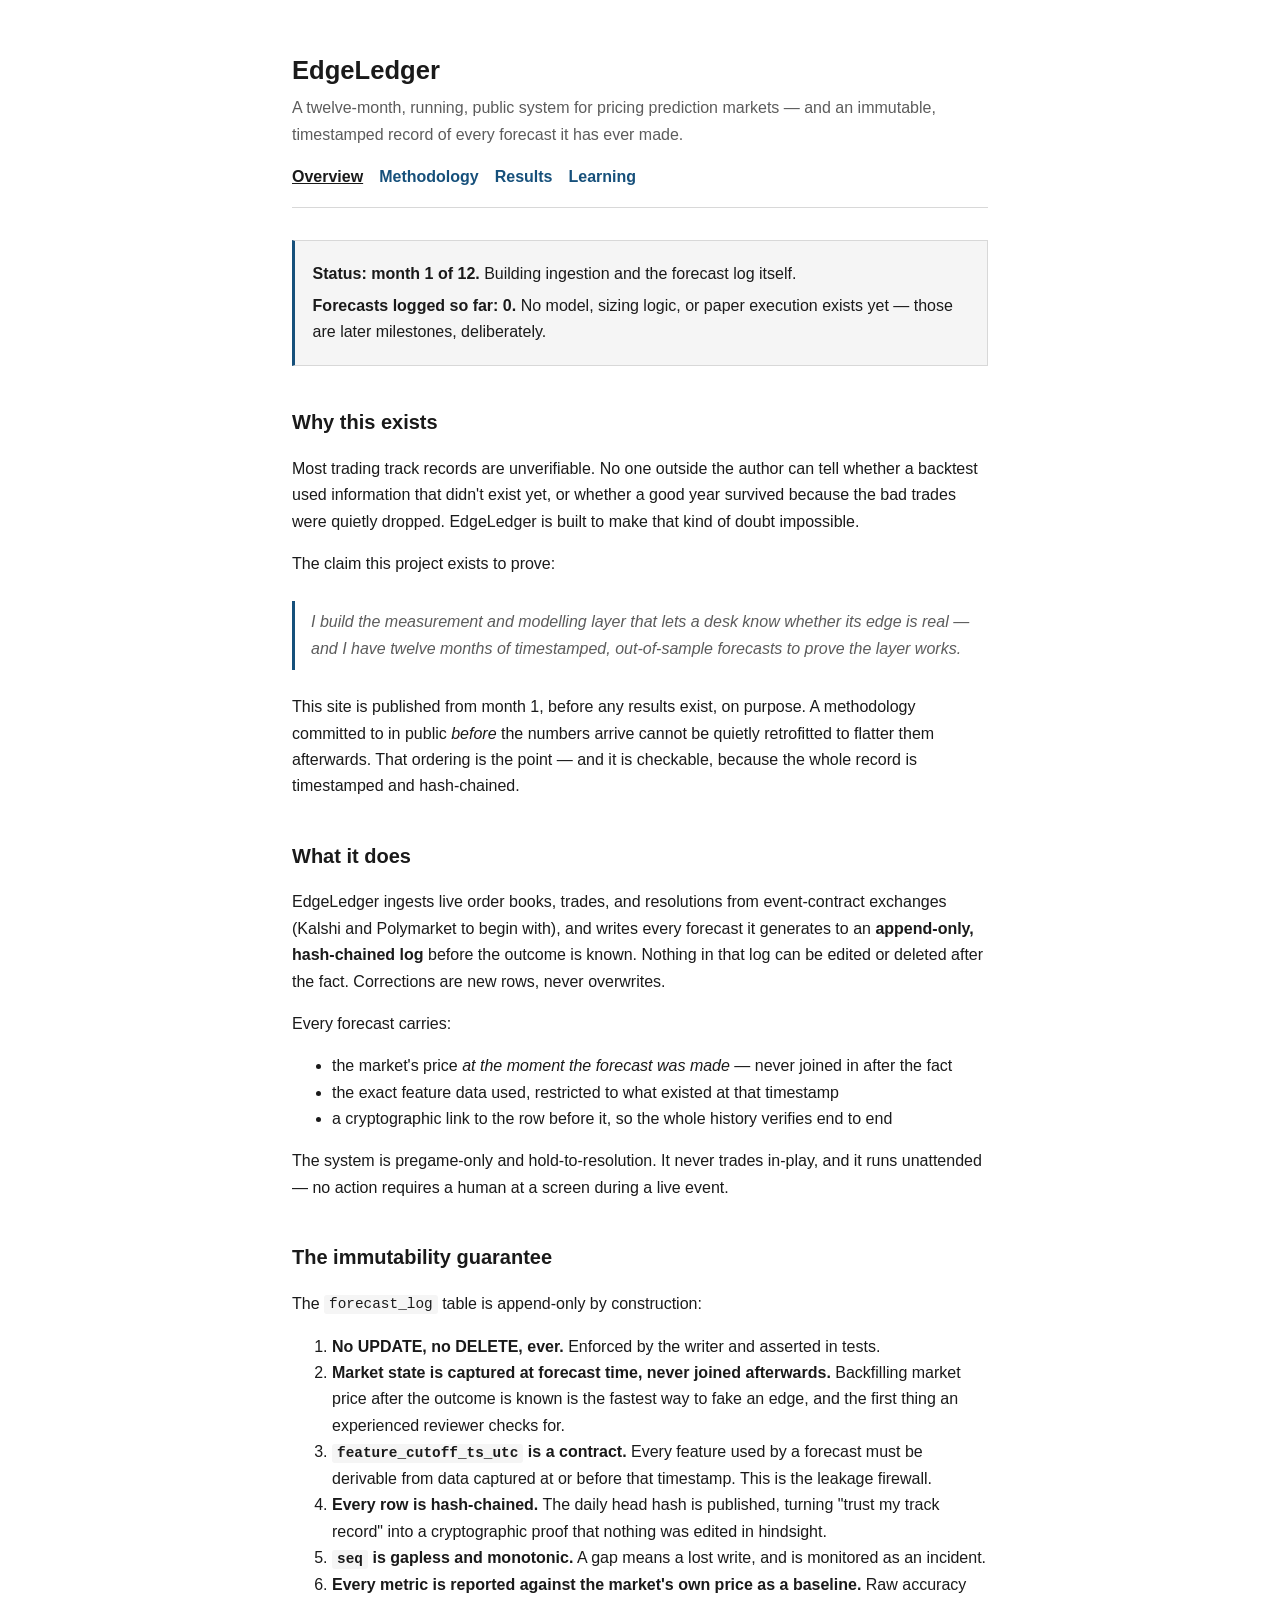
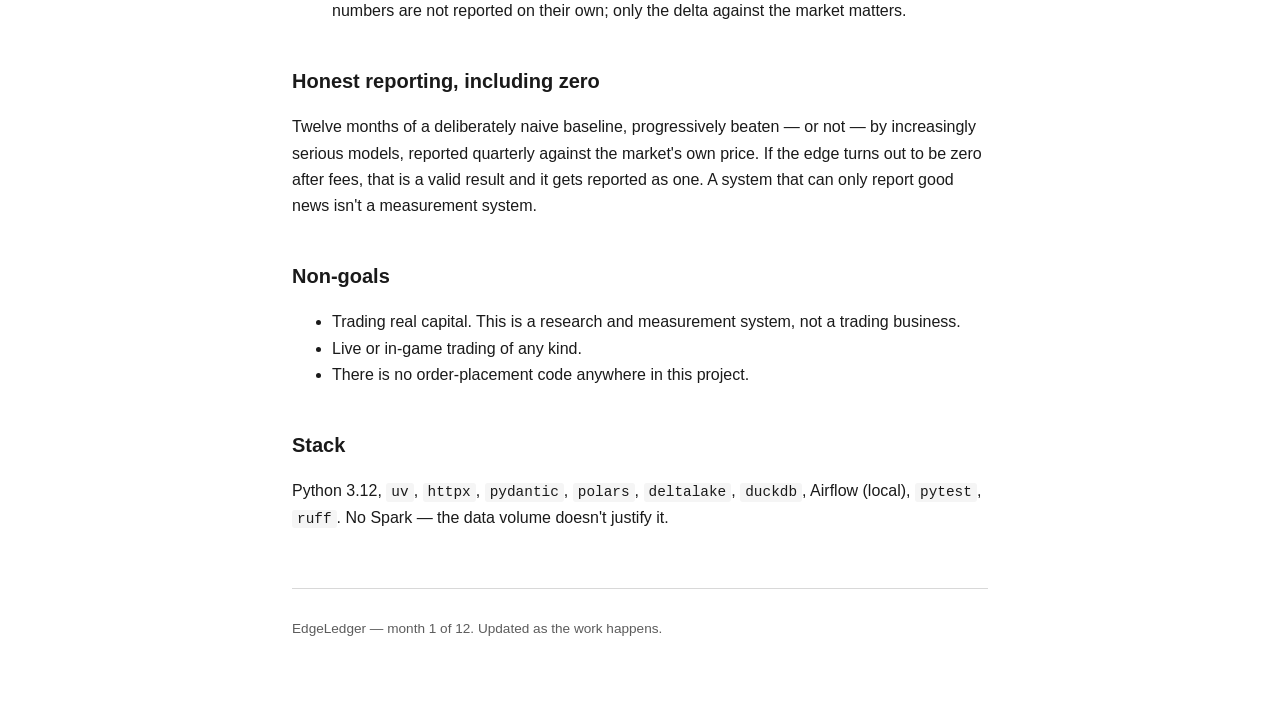
==== site/index.html @ dd1dfd49 "Add public site (plain HTML/CSS) and GitHub Pages deploy workflow Four pages under site/: overview (" ====
<!doctype html>
<html lang="en">
<head>
<meta charset="utf-8">
<meta name="viewport" content="width=device-width, initial-scale=1">
<title>EdgeLedger — a verifiable twelve-month forecasting record</title>
<meta name="description" content="A twelve-month, running, public system for pricing prediction markets, with an append-only hash-chained record of every forecast it has ever made.">
<link rel="stylesheet" href="style.css">
</head>
<body>

<header>
  <h1>EdgeLedger</h1>
  <p class="tagline">A twelve-month, running, public system for pricing prediction markets — and an
  immutable, timestamped record of every forecast it has ever made.</p>
  <nav>
    <a href="index.html" aria-current="page">Overview</a>
    <a href="methodology.html">Methodology</a>
    <a href="results.html">Results</a>
    <a href="learning.html">Learning</a>
  </nav>
</header>

<main>

<div class="status">
  <p><strong>Status: month 1 of 12.</strong> Building ingestion and the forecast log itself.</p>
  <p><strong>Forecasts logged so far: 0.</strong> No model, sizing logic, or paper execution
  exists yet — those are later milestones, deliberately.</p>
</div>

<h2>Why this exists</h2>

<p>Most trading track records are unverifiable. No one outside the author can tell whether a
backtest used information that didn't exist yet, or whether a good year survived because the bad
trades were quietly dropped. EdgeLedger is built to make that kind of doubt impossible.</p>

<p>The claim this project exists to prove:</p>

<blockquote>I build the measurement and modelling layer that lets a desk know whether its edge is
real — and I have twelve months of timestamped, out-of-sample forecasts to prove the layer
works.</blockquote>

<p>This site is published from month 1, before any results exist, on purpose. A methodology
committed to in public <em>before</em> the numbers arrive cannot be quietly retrofitted to
flatter them afterwards. That ordering is the point — and it is checkable, because the whole
record is timestamped and hash-chained.</p>

<h2>What it does</h2>

<p>EdgeLedger ingests live order books, trades, and resolutions from event-contract exchanges
(Kalshi and Polymarket to begin with), and writes every forecast it generates to an
<strong>append-only, hash-chained log</strong> before the outcome is known. Nothing in that log
can be edited or deleted after the fact. Corrections are new rows, never overwrites.</p>

<p>Every forecast carries:</p>
<ul>
  <li>the market's price <em>at the moment the forecast was made</em> — never joined in after the fact</li>
  <li>the exact feature data used, restricted to what existed at that timestamp</li>
  <li>a cryptographic link to the row before it, so the whole history verifies end to end</li>
</ul>

<p>The system is pregame-only and hold-to-resolution. It never trades in-play, and it runs
unattended — no action requires a human at a screen during a live event.</p>

<h2>The immutability guarantee</h2>

<p>The <code>forecast_log</code> table is append-only by construction:</p>

<ol>
  <li><strong>No UPDATE, no DELETE, ever.</strong> Enforced by the writer and asserted in tests.</li>
  <li><strong>Market state is captured at forecast time, never joined afterwards.</strong>
  Backfilling market price after the outcome is known is the fastest way to fake an edge, and the
  first thing an experienced reviewer checks for.</li>
  <li><strong><code>feature_cutoff_ts_utc</code> is a contract.</strong> Every feature used by a
  forecast must be derivable from data captured at or before that timestamp. This is the leakage
  firewall.</li>
  <li><strong>Every row is hash-chained.</strong> The daily head hash is published, turning "trust
  my track record" into a cryptographic proof that nothing was edited in hindsight.</li>
  <li><strong><code>seq</code> is gapless and monotonic.</strong> A gap means a lost write, and is
  monitored as an incident.</li>
  <li><strong>Every metric is reported against the market's own price as a baseline.</strong> Raw
  accuracy numbers are not reported on their own; only the delta against the market matters.</li>
</ol>

<h2>Honest reporting, including zero</h2>

<p>Twelve months of a deliberately naive baseline, progressively beaten — or not — by
increasingly serious models, reported quarterly against the market's own price. If the edge turns
out to be zero after fees, that is a valid result and it gets reported as one. A system that can
only report good news isn't a measurement system.</p>

<h2>Non-goals</h2>

<ul>
  <li>Trading real capital. This is a research and measurement system, not a trading business.</li>
  <li>Live or in-game trading of any kind.</li>
  <li>There is no order-placement code anywhere in this project.</li>
</ul>

<h2>Stack</h2>

<p>Python 3.12, <code>uv</code>, <code>httpx</code>, <code>pydantic</code>, <code>polars</code>,
<code>deltalake</code>, <code>duckdb</code>, Airflow (local), <code>pytest</code>,
<code>ruff</code>. No Spark — the data volume doesn't justify it.</p>

</main>

<footer>
  <p>EdgeLedger — month 1 of 12. Updated as the work happens.</p>
</footer>

</body>
</html>
---- site/style.css ----
/* EdgeLedger — plain baseline styles.
   Deliberately minimal: a design pass with the frontend-design skill is a later, separate
   milestone. Structure and legibility only, no bespoke visual system yet. */

:root {
  --fg: #1a1a1a;
  --muted: #5c5c5c;
  --bg: #ffffff;
  --accent: #16507b;
  --border: #d8d8d8;
  --code-bg: #f5f5f5;
}

@media (prefers-color-scheme: dark) {
  :root {
    --fg: #e8e8e8;
    --muted: #a0a0a0;
    --bg: #131313;
    --accent: #7db4e0;
    --border: #333333;
    --code-bg: #1e1e1e;
  }
}

* { box-sizing: border-box; }

body {
  margin: 0 auto;
  padding: 2rem 1.25rem 4rem;
  max-width: 46rem;
  font: 16px/1.65 -apple-system, BlinkMacSystemFont, "Segoe UI", Helvetica, Arial, sans-serif;
  color: var(--fg);
  background: var(--bg);
}

header { border-bottom: 1px solid var(--border); margin-bottom: 2rem; }
header h1 { margin-bottom: 0.25rem; font-size: 1.6rem; }
header p.tagline { margin-top: 0; color: var(--muted); }

nav { display: flex; flex-wrap: wrap; gap: 1rem; padding-bottom: 1rem; }
nav a { color: var(--accent); text-decoration: none; font-weight: 600; }
nav a:hover, nav a:focus { text-decoration: underline; }
nav a[aria-current="page"] { color: var(--fg); text-decoration: underline; }

h2 { margin-top: 2.5rem; font-size: 1.25rem; }
h3 { margin-top: 1.75rem; font-size: 1.05rem; }

a { color: var(--accent); }

code {
  background: var(--code-bg);
  padding: 0.1em 0.35em;
  border-radius: 3px;
  font-size: 0.9em;
}

blockquote {
  margin: 1.5rem 0;
  padding: 0.5rem 0 0.5rem 1rem;
  border-left: 3px solid var(--accent);
  color: var(--muted);
  font-style: italic;
}

table { border-collapse: collapse; width: 100%; font-size: 0.9rem; }
th, td { border: 1px solid var(--border); padding: 0.5rem 0.6rem; text-align: left; vertical-align: top; }
th { background: var(--code-bg); }

/* Wide tables scroll inside their own container rather than the page body. */
.table-wrap { overflow-x: auto; margin: 1rem 0; }

.status {
  border: 1px solid var(--border);
  border-left: 3px solid var(--accent);
  background: var(--code-bg);
  padding: 0.9rem 1.1rem;
  margin: 1.5rem 0;
}
.status p { margin: 0.35rem 0; }

.pending { color: var(--muted); font-variant-numeric: tabular-nums; }

footer {
  margin-top: 3.5rem;
  padding-top: 1rem;
  border-top: 1px solid var(--border);
  color: var(--muted);
  font-size: 0.85rem;
}
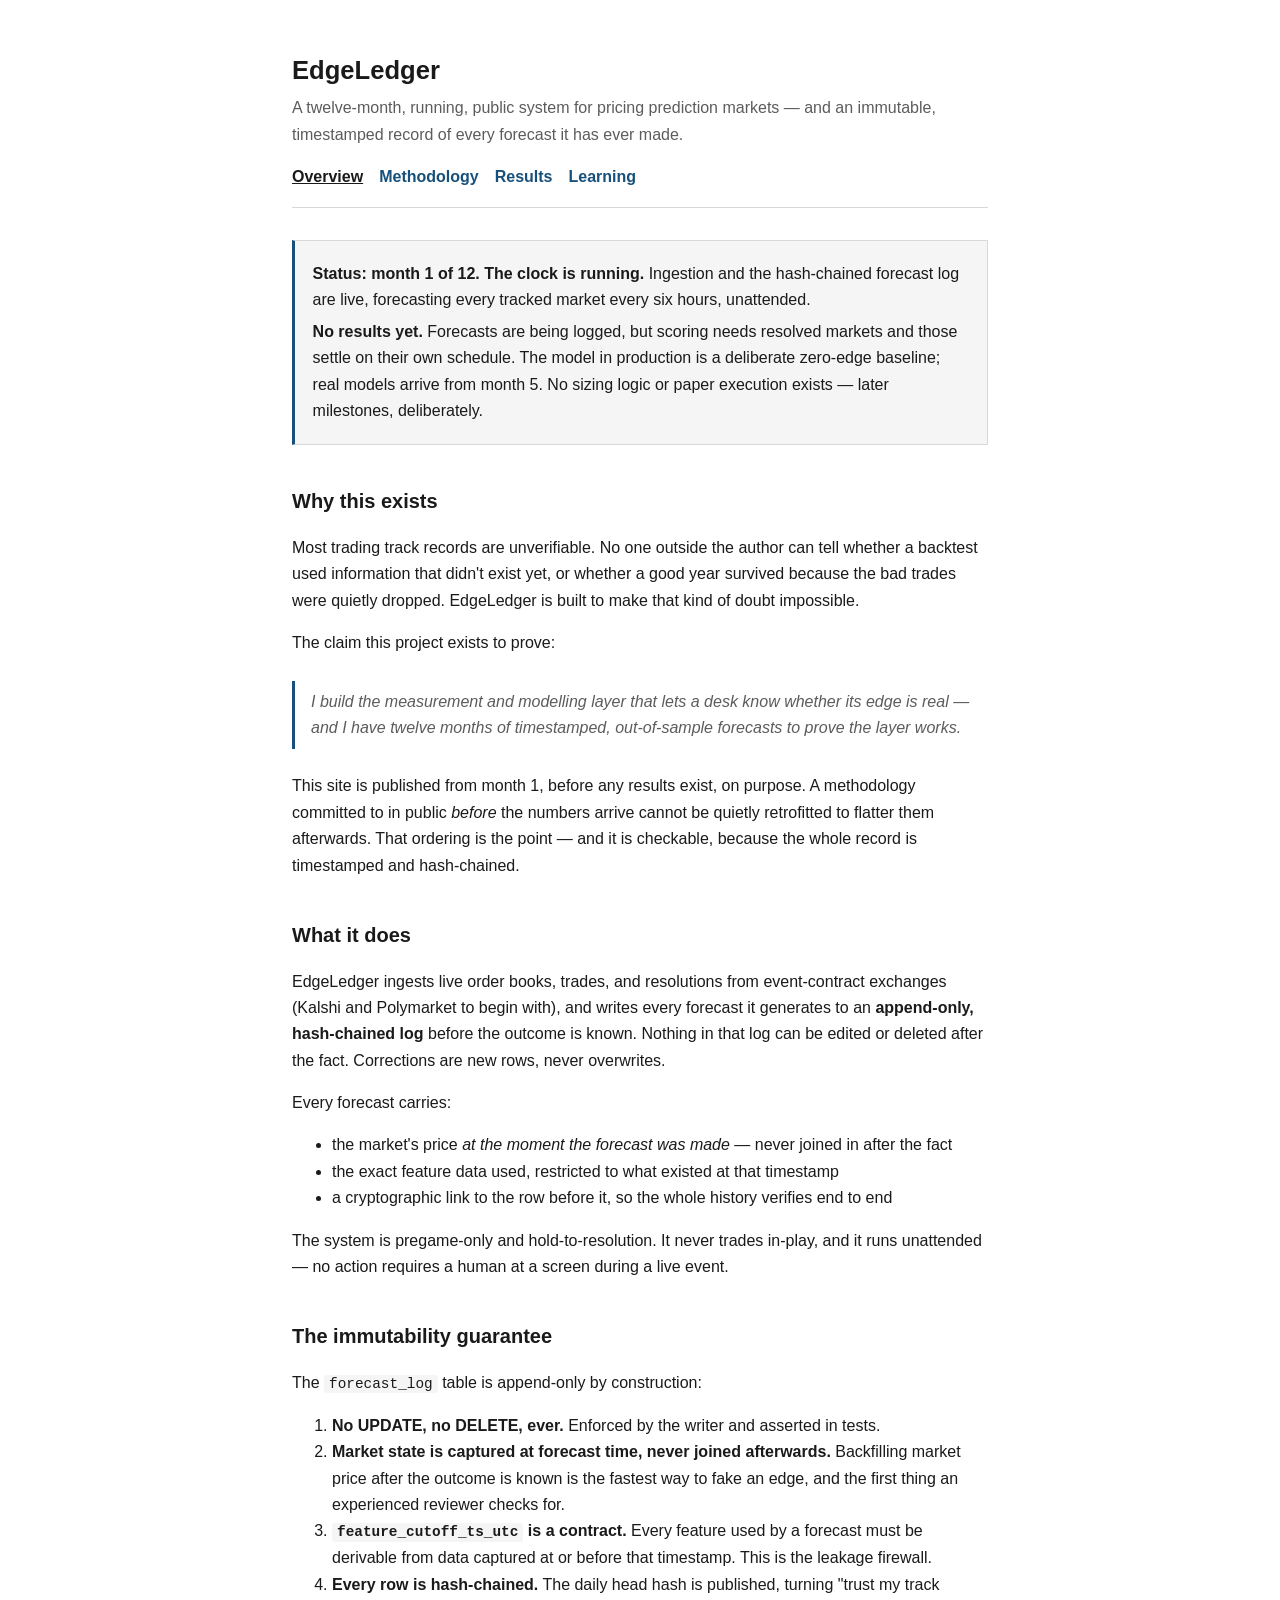
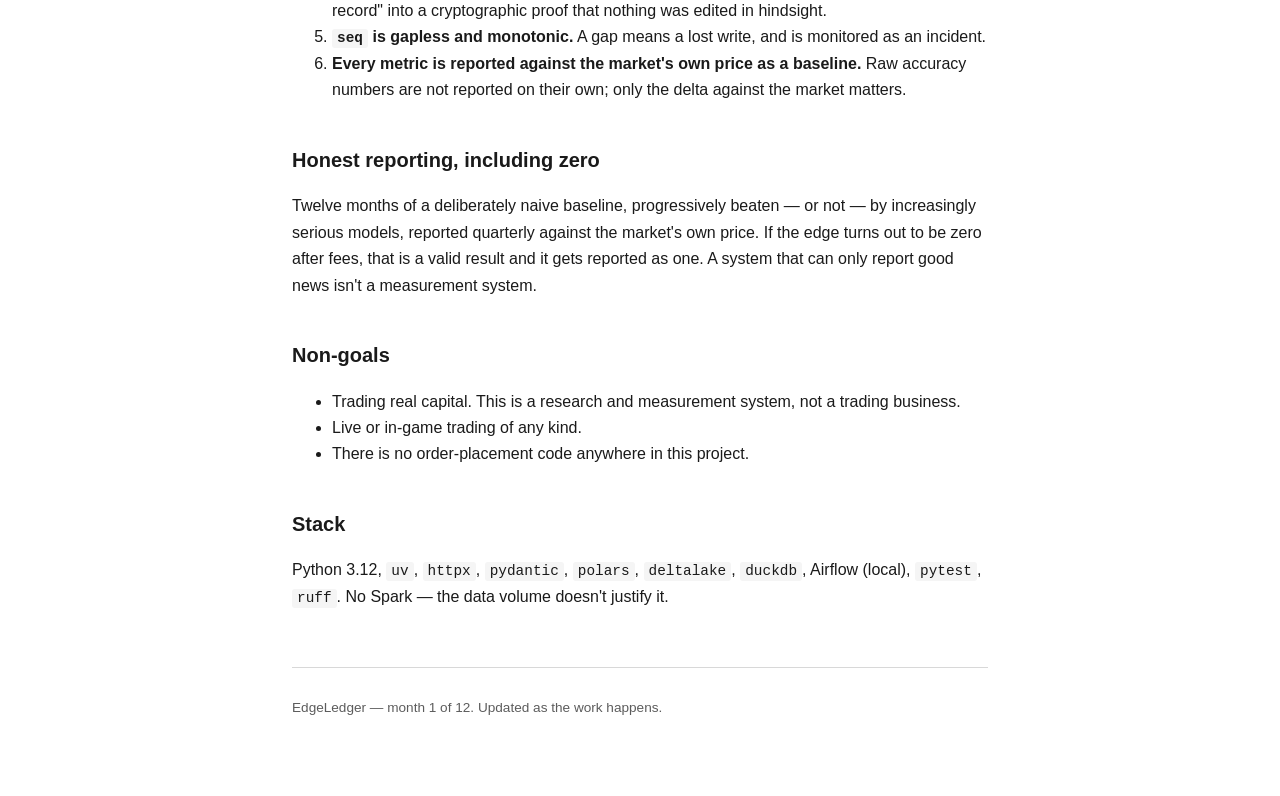
==== commit fe38b419: "Update the site: the clock is running The pages said "0 forecasts logged", which stopped being true " ====
--- a/site/index.html
+++ b/site/index.html
@@ -24,9 +24,13 @@
 <main>
 
 <div class="status">
-  <p><strong>Status: month 1 of 12.</strong> Building ingestion and the forecast log itself.</p>
-  <p><strong>Forecasts logged so far: 0.</strong> No model, sizing logic, or paper execution
-  exists yet — those are later milestones, deliberately.</p>
+  <p><strong>Status: month 1 of 12. The clock is running.</strong> Ingestion and the
+  hash-chained forecast log are live, forecasting every tracked market every six hours,
+  unattended.</p>
+  <p><strong>No results yet.</strong> Forecasts are being logged, but scoring needs resolved
+  markets and those settle on their own schedule. The model in production is a deliberate
+  zero-edge baseline; real models arrive from month 5. No sizing logic or paper execution
+  exists — later milestones, deliberately.</p>
 </div>
 
 <h2>Why this exists</h2>
--- a/site/style.css
+++ b/site/style.css
@@ -80,6 +80,66 @@
 
 .pending { color: var(--muted); font-variant-numeric: tabular-nums; }
 
+/* --- learning pages --- */
+
+.prose { max-width: 42rem; }
+.prose h2 { padding-top: 0.5rem; border-top: 1px solid var(--border); }
+.prose h3 { color: var(--muted); font-size: 1rem; text-transform: none; }
+.prose li { margin: 0.3rem 0; }
+
+.toc {
+  background: var(--code-bg);
+  border: 1px solid var(--border);
+  padding: 1rem 1.25rem;
+  margin: 0 0 2.5rem;
+  font-size: 0.9rem;
+}
+.toc p { margin: 0 0 0.5rem; }
+.toc ol { margin: 0; padding-left: 1.4rem; }
+.toc a { text-decoration: none; }
+.toc a:hover { text-decoration: underline; }
+
+/* Maths rendered as text — no external font or script (CSP blocks CDNs). */
+.math-inline {
+  font-family: "SF Mono", "Cascadia Mono", Menlo, Consolas, monospace;
+  font-size: 0.95em;
+  white-space: nowrap;
+}
+.math-block {
+  font-family: "SF Mono", "Cascadia Mono", Menlo, Consolas, monospace;
+  background: var(--code-bg);
+  border-left: 3px solid var(--accent);
+  padding: 0.85rem 1.1rem;
+  margin: 1.25rem 0;
+  overflow-x: auto;
+  font-size: 0.95rem;
+}
+
+details {
+  border: 1px solid var(--border);
+  border-radius: 4px;
+  padding: 0.75rem 1rem;
+  margin: 1.5rem 0;
+  background: var(--code-bg);
+}
+details summary {
+  cursor: pointer;
+  font-weight: 600;
+  color: var(--accent);
+}
+details[open] summary { margin-bottom: 0.75rem; }
+
+.card-list { list-style: none; padding: 0; }
+.card-list li {
+  border: 1px solid var(--border);
+  border-left: 3px solid var(--accent);
+  padding: 0.9rem 1.1rem;
+  margin: 0.85rem 0;
+}
+.card-list a { font-weight: 600; text-decoration: none; }
+.card-list a:hover { text-decoration: underline; }
+.card-list p { margin: 0.35rem 0 0; color: var(--muted); font-size: 0.9rem; }
+
 footer {
   margin-top: 3.5rem;
   padding-top: 1rem;
